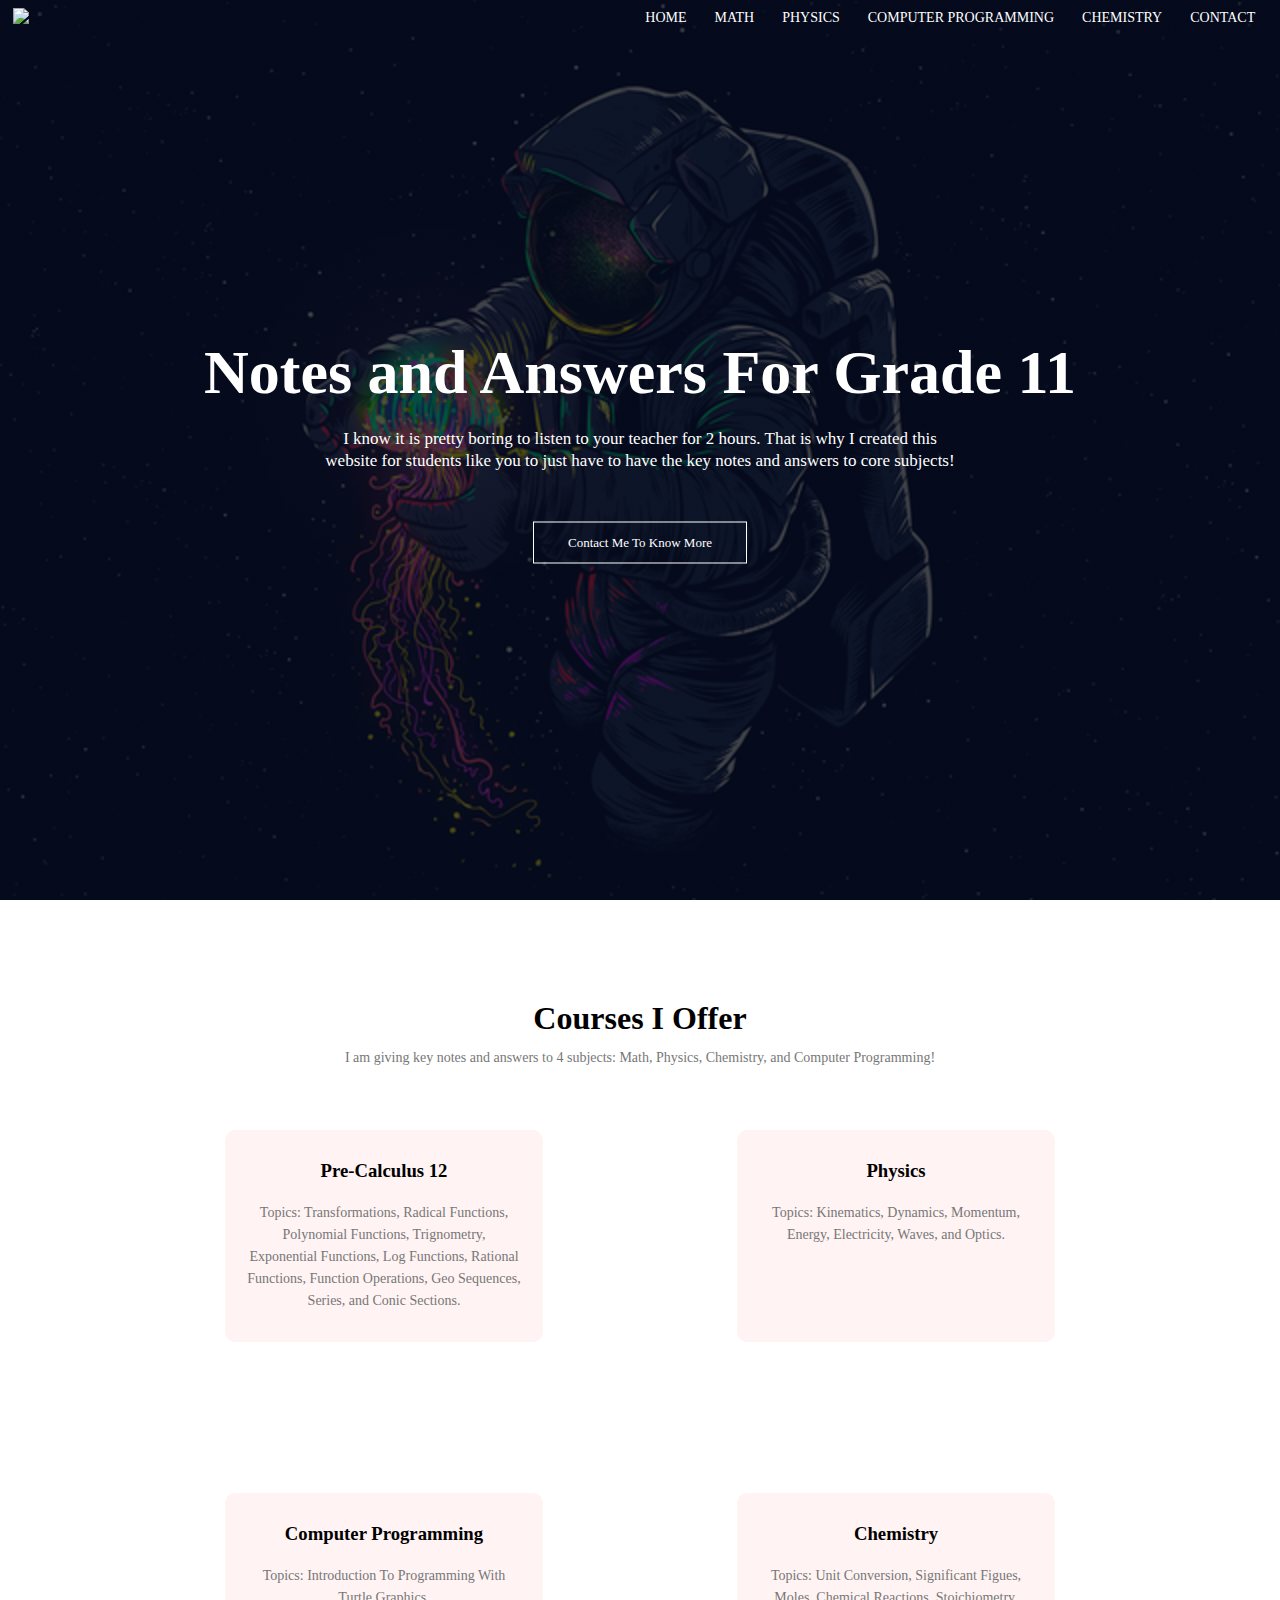
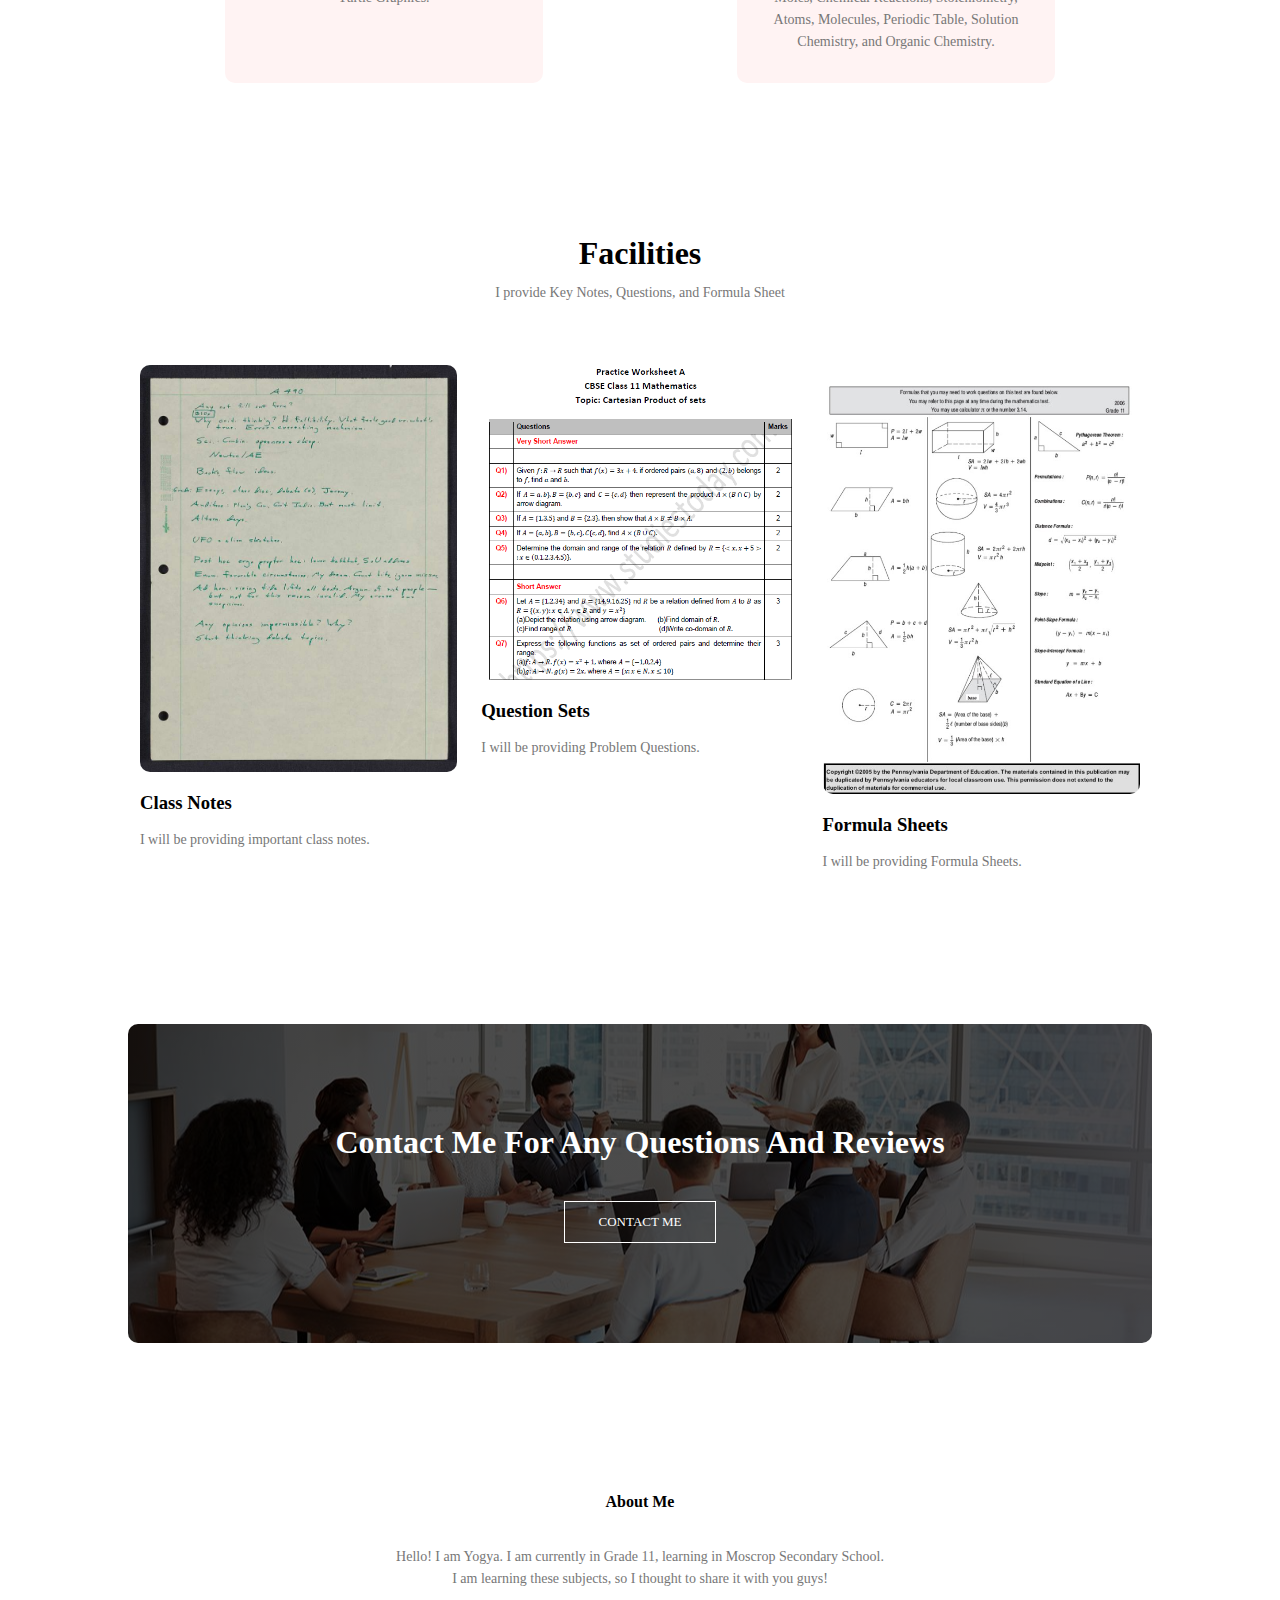
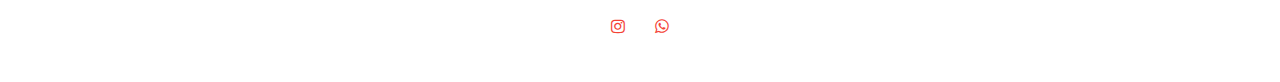
==== index.html @ 756218e4 "Add files via upload" ====
<!DOCTYPE html>
<html>
<head>
    <meta name="viewport" content="with=device-width, initial-scale=1.0">

<!-- Title of the website -->
    <title>Online Website</title>
     <link rel="stylesheet" href="style.css">
<link rel="stylesheet" href="https://stackpath.bootstrapcdn.com/font-awesome/4.7.0/css/font-awesome.min.css">
    </head>
<body>
<section class="header">
    <nav>

<!-- Adding the logo on the home page -->
        <a href="index.html"><img src="images/logo.png"></a> 

<!-- To add sections on the website to make it look more organized-->
        <div class="nav-links" id="navLinks">
           <i class="fa fa-times" onclick="hideMenu()"></i>
            <ul>
                <li><a href="">HOME</a></li>
                <li><a href="">MATH</a></li>
                <li><a href="">PHYSICS</a></li>
                <li><a href="">COMPUTER PROGRAMMING</a></li>
                <li><a href="">CHEMISTRY</a></li>
                <li><a href="">CONTACT</a></li>
            </ul>
        </div>
        <i class="fa fa-bars" onclick="showMenu()"></i>
    </nav>

<div class="text-box">
    <h1>Notes and Answers For Grade 11</h1>
    <p>I know it is pretty boring to listen to your teacher for 2 hours. That is why I created this <br> website for students like you to  just have to have the key notes and answers to core subjects!</p>
    <a href="contact.html" class="hero-btn">Contact Me To Know More</a>
</div>
</section>

<!--Course-->
<section class="course">
    <h1>Courses I Offer</h1>
    <p>I am giving key notes and answers to 4 subjects: Math, Physics, Chemistry, and Computer Programming!</p>
    
    <div class="row">
        <div class="course-col">
            <h3>Pre-Calculus 12</h3>
            <p>Topics: Transformations, Radical Functions, Polynomial Functions, Trignometry, Exponential Functions, Log Functions, Rational Functions, Function Operations, Geo Sequences, Series, and Conic Sections.</p>
        </div>
        <div class="course-col">
            <h3>Physics</h3>
            <p>Topics: Kinematics, Dynamics, Momentum, Energy, Electricity, Waves, and Optics.</p>
        </div>
    </div>
</section>

<section class="course">
    <div class="raw">
        <div class="course-col">
            <h3>Computer Programming</h3>
            <p>Topics: Introduction To Programming With Turtle Graphics.</p>
        </div>
        <div class="course-col">
            <h3>Chemistry</h3>
            <p>Topics: Unit Conversion, Significant Figues, Moles, Chemical Reactions, Stoichiometry, Atoms, Molecules, Periodic Table, Solution Chemistry, and Organic Chemistry.</p>
        </div>
    </div>
</section>

<!--Facilities-->
<section class="facilities">
    <h1>Facilities</h1>
    <p>I provide Key Notes, Questions, and Formula Sheet</p>
    
    <div class="row">
        <div class="facilities-col">
            <img src="images/notes.jpg">
            <h3>Class Notes</h3>
            <p>I will be providing important class notes.</p>
        </div>
        <div class="facilities-col">
            <img src="images/problem.png">
            <h3>Question Sets</h3>
            <p>I will be providing Problem Questions.</p>
        </div>
        <div class="facilities-col">
            <img src="images/formula.jpg">
            <h3>Formula Sheets</h3>
            <p>I will be providing Formula Sheets.</p>
        </div>
    </div>
</section>

<!--Call To Action-->
<section class="cta">
    <h1>Contact Me For Any Questions And Reviews</h1>
    <a href="contact.html" class="hero-btn">CONTACT ME</a>
</section>

    
    
<!--Footer-->
<section class="footer">
    <h4>About Me</h4>
    <p>Hello! I am Yogya. I am currently in Grade 11, learning in Moscrop Secondary School. <br> I am learning these subjects, so I thought to share it with you guys!</p>
    <div class="icons">
        <i class="fa fa-instagram"></i>
        <i class="fa fa-whatsapp"></i>
    </div>
</section>
<!--Java Script for Toggle Menu-->
<script>
    
    var navLinks = document.getElementById("navLinks");
    
    function showMenu(){
        navLinks.style.right = "0";
    }
    function hideMenu(){
        navLinks.style.right = "-200px";
    }

</script> 
</body>
</html>
---- style.css ----
*{
    margin: 0;
    padding: 0;
}
.header{
    min-height: 100vh;
    width:100%;

/*To make the background*/
    background-image: linear-gradient(rgba(4,9,30,0.7),rgba(4,9,30,0.7)),url(images/really.png);

    background-position: center;
    background-size: none;
    position: relative;
}
/*To Bring the sections to the right side*/
nav{
    display: flex;
    padding: 0% 1%;
    justify-content: space-between;
    align-items: center;
}
/*Fixing the width*/
nav img{
    width:150px;
}
.nav-links{
/*Occupy all the space in the row*/
    flex:1;
/*Text will be on the right side*/
    text-align:right;
}
.nav-links ul li{
/*No Bullet Points*/
    list-style: none;
/*Make it horizontal*/
    display: inline-block;
/*To add space*/
    padding: 8px 12px;
    position: relative;
}
.nav-links ul li a{
/*To make color white*/
    color: #fff;
/*NO text decoration*/
    text-decoration: none;
/*Changing the font size*/
    font-size: 14px;
}

/*Makes the red line under the sections*/
.nav-links ul li::after{
    content: '';
    width: 0%;
    height:2px;
    background: #f44336;
    display: block;
    margin: auto;
/*Transition time*/
    transition: 0.5s
}
/*Makes the hover effect*/
.nav-links ul li:hover::after{
    width:100%
}
.text-box{
    width: 90%;
    color: #fff;
    position: absolute;
    top:50%;
    left: 50%;
    transform: translate(-50%,-50%);
    text-align: center;
}
.text-box h1{
    font-size: 62px;
}
.text-box p{
    margin: 10px 0 40px;
    font-size: 17px;
    color: #fff;
}
/*Makes the button on home page*/
.hero-btn{
    display: inline-block;
    text-decoration: none;
    color: #fff;
    border: 1px solid #fff;
    padding: 12px 34px;
    font-size: 13px;
    background: transparent;
    position: relative;
    cursor: pointer;
}
/*The "x" mark will be hidden for laptops*/
nav .fa{
    display: none;
}

/*Makes the hover effect*/
.hero-btn:hover{
    border: 1px solid #f44336;
    background: #f44336;
    transition: 1s;
}

@media(max-width: 700px){
    .text-box h1{
        font-size: 20px;
    }
    .nav-links ul li{
        display: block;
    }
/*To Make the red column*/
    .nav-links{
        position: absolute;
        background: #f44336;
        height: 100vh;
        width: 200px;
        top: 0;
        right: -200px;
        text-align: left;
        z-index: 2;
        transition= 1s;
        
    }
/*"x" mark will be seen on phones*/
    nav .fa{
        display:block;
        color: #fff;
        margin: 10px;
        font-size: 22px;
        cursor: pointer;
    }
/*For spacing in the red column*/
    .nav-links ul{
        padding: 30px;
    }
    .text-box p{
    margin: 10px 0 40px;
    font-size: 12px;
    color: #fff;
    }
    <p>I know it is pretty boring to listen to your teacher for 2 hours. That is why I created this website for students like you to just have to have <br> the key notes and answers to problem sets!</p>
}
/*Course*/
.course{
    width: 80%;
    margin: auto;
    text-align: center;
    padding-top: 100px;
}
h1{
    font-size: 36ox;
    font-weight: 600;
}

p{
    color: #777;
    font-size: 14px;
    font-weight: 300;
    line-height: 22px;
    padding: 10px
}

.row{
    margin-top: 5%;
    display: inline-flex;
    justify-content: space-around;
}

.course-col{
    flex-basis: 31%;
    background: #fff3f3;
    border-radius: 10px;
    margin-bottom: 5%;
    padding: 20px 12px;
    box-sizing: border-box;
    transition: 0.5s;
}

.raw{
    display: inline-flex;
    justify-content: space-around;
}
h3{
    text-align: center;
    font-weight: 600;
    margin: 10px 0;
}
.course-col:hover{
    box-shadow: 0 0 20px 0px rgba(0,0,0,0.2);
}
@media(max-width: 700px){
    .row{
        flex-direction: column;
    }
    .raw{
        flex-direction: column;
    }
}

/*Facilities*/

.facilities{
    width: 80%;
    margin: auto;
    text-align: center;
    padding-top: 100px;
}
.facilities-col{
    flex-basis: 31%;
    border-radius: 10px;
    margin-bottom: 5%;
    text-align: left;
}
.facilities-col img{
    width: 100%;
    border-radius: 10px;
}

.facilities-col p{
    padding: 0;
}
.facilities-col h3{
    margin-top: 16px;
    margin-bottom: 15px;
    text-align: left;
}


/*Call To Action*/

.cta{
    margin: 100px auto;
    width: 80%;
    background-image: linear-gradient(rgba(0,0,0,0.7),rgba(0,0,0,0.7)),url(images/banner.jpg);
    background-position: center;
    background-size: cover;
    border-radius: 10px;
    text-align: center;
    padding: 100px 0;
    
}
.cta h1{
    color: #fff;
    margin-bottom: 40px;
    padding: 0;
}

@media(max-width: 700px){
    .cta h1{
        font-size: 24px;
    }
}

/*Footer*/
.footer{
    width: 100%;
    text-align: center;
    padding: 30px 0;
}

.footer h4{
    margin-bottom: 25px;
    margin-top: 20px;
    font-weight: 600;
}
.icons .fa{
    color: #f44336;
    margin: 0 13px;
    cursor: pointer;
    padding: 18px 0;
}
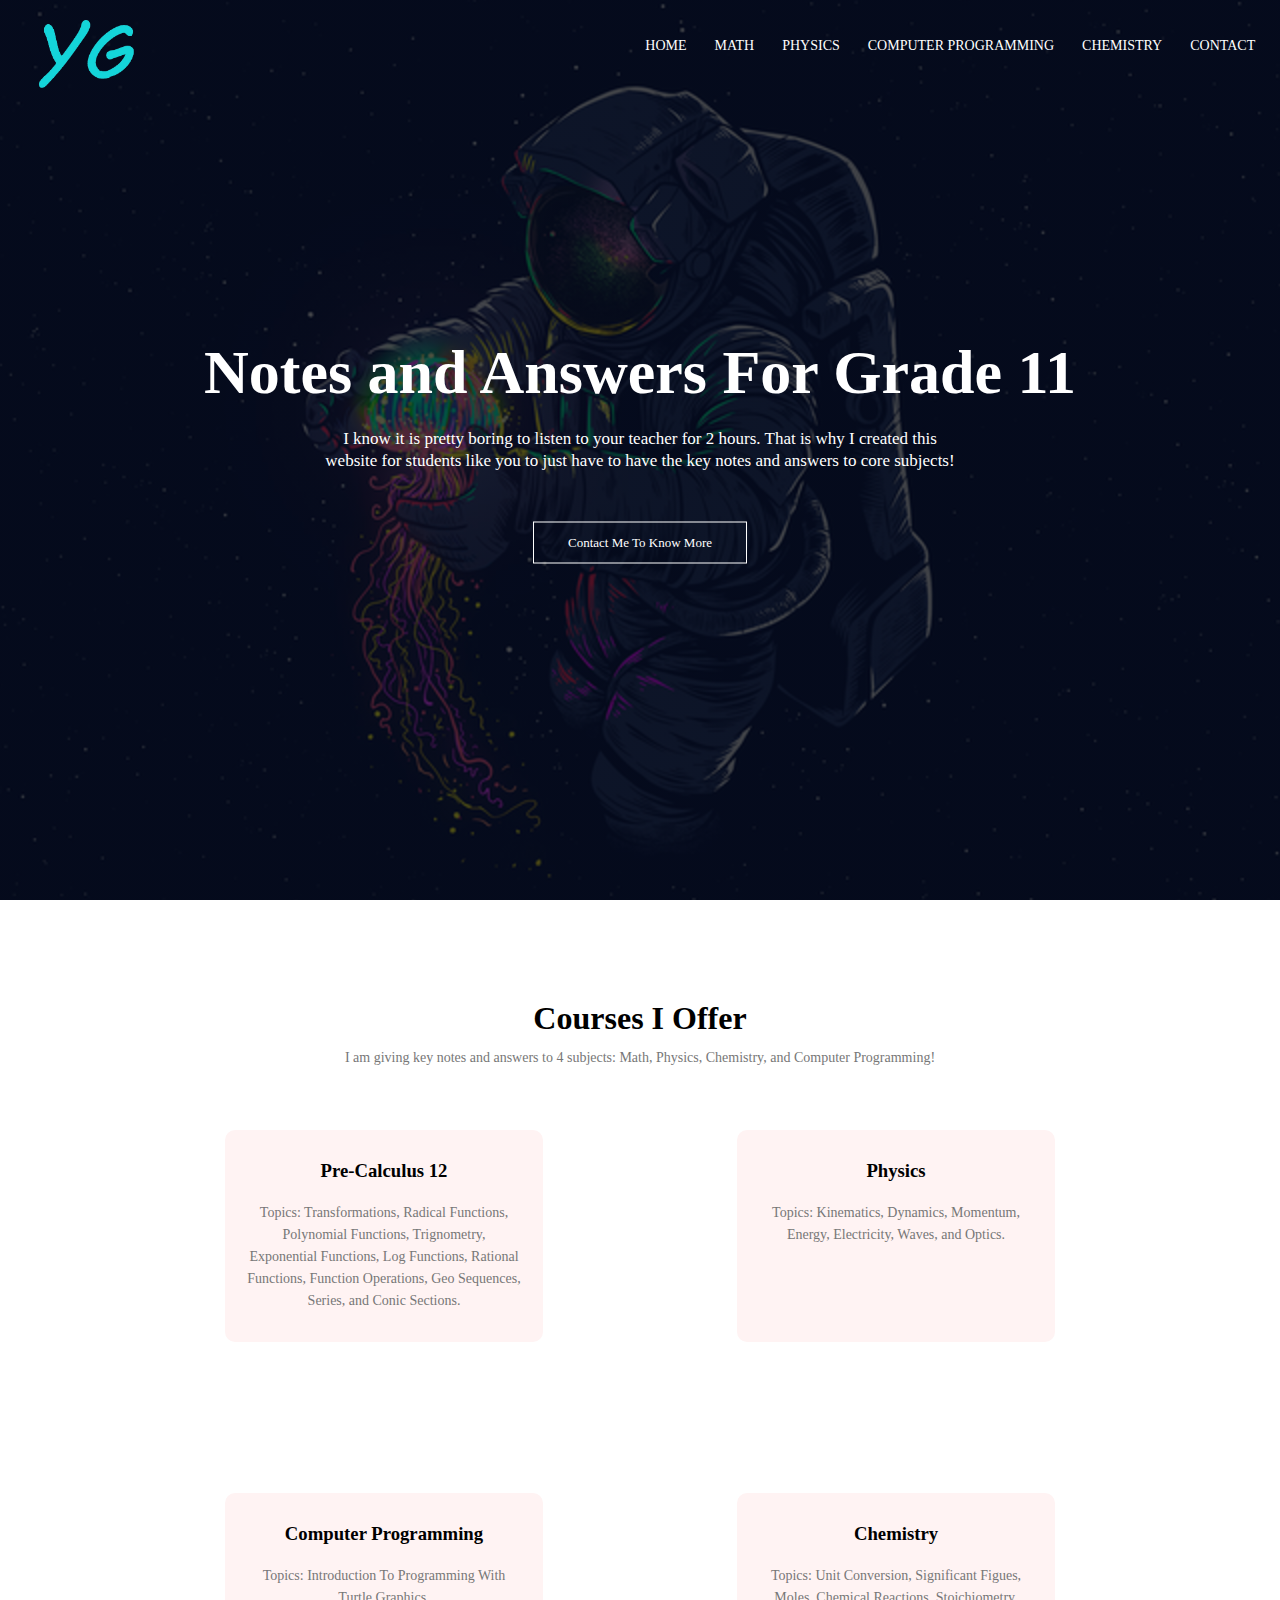
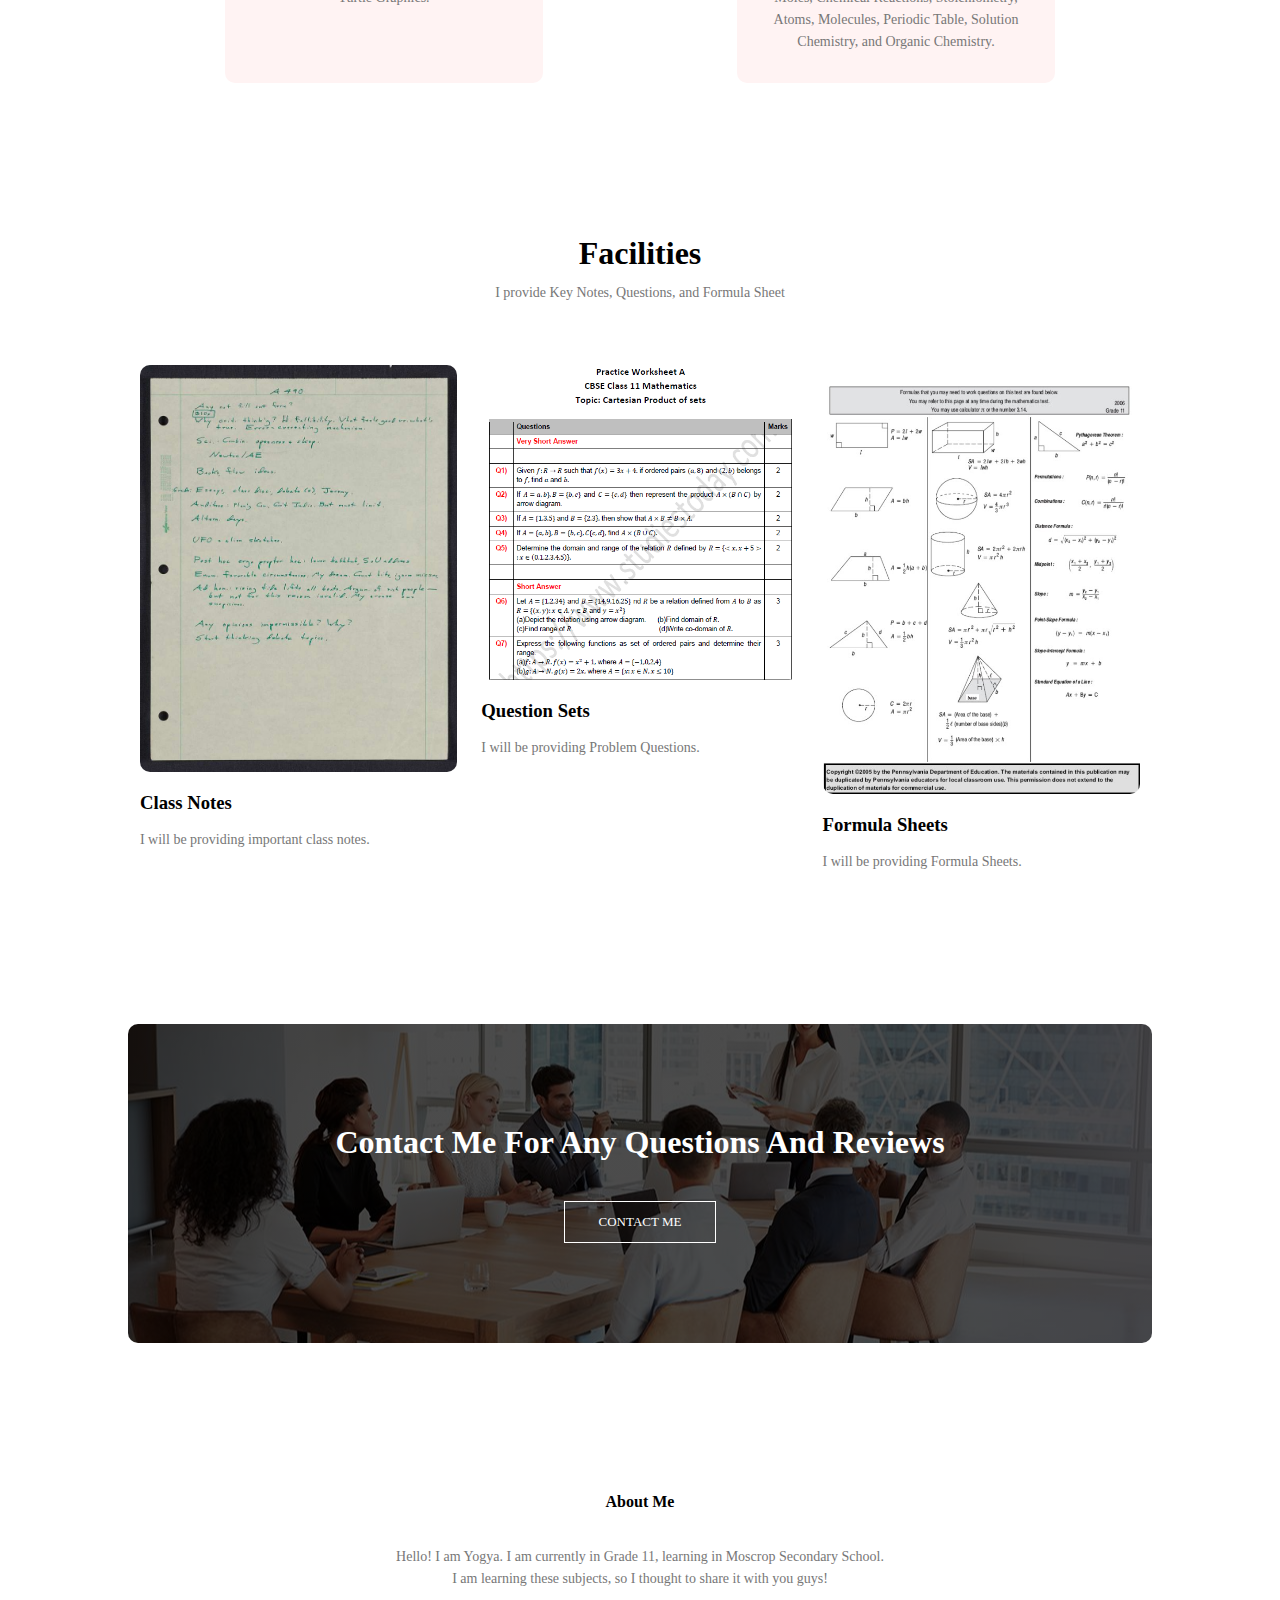
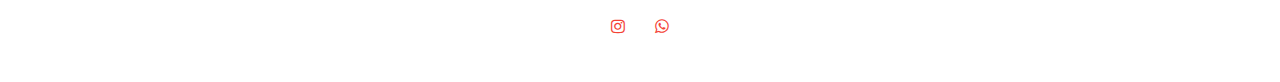
==== commit cfed09a5: "Add files via upload" ====
--- a/index.html
+++ b/index.html
@@ -4,8 +4,9 @@
     <meta name="viewport" content="with=device-width, initial-scale=1.0">
 
 <!-- Title of the website -->
-    <title>Online Website</title>
+    <title>Notes and Answers For Grade 11</title>
      <link rel="stylesheet" href="style.css">
+    <link rel="icon" href="images/logo.png" type="image/png">
 <link rel="stylesheet" href="https://stackpath.bootstrapcdn.com/font-awesome/4.7.0/css/font-awesome.min.css">
     </head>
 <body>
@@ -13,8 +14,9 @@
     <nav>
 
 <!-- Adding the logo on the home page -->
+        <div class="logoo">
         <a href="index.html"><img src="images/logo.png"></a> 
-
+        </div>
 <!-- To add sections on the website to make it look more organized-->
         <div class="nav-links" id="navLinks">
            <i class="fa fa-times" onclick="hideMenu()"></i>
@@ -24,7 +26,7 @@
                 <li><a href="">PHYSICS</a></li>
                 <li><a href="">COMPUTER PROGRAMMING</a></li>
                 <li><a href="">CHEMISTRY</a></li>
-                <li><a href="">CONTACT</a></li>
+                <li><a href="contact.html">CONTACT</a></li>
             </ul>
         </div>
         <i class="fa fa-bars" onclick="showMenu()"></i>
--- a/style.css
+++ b/style.css
@@ -12,6 +12,10 @@
     background-position: center;
     background-size: none;
     position: relative;
+}
+
+.logoo{
+    margin-top: 20px;
 }
 /*To Bring the sections to the right side*/
 nav{
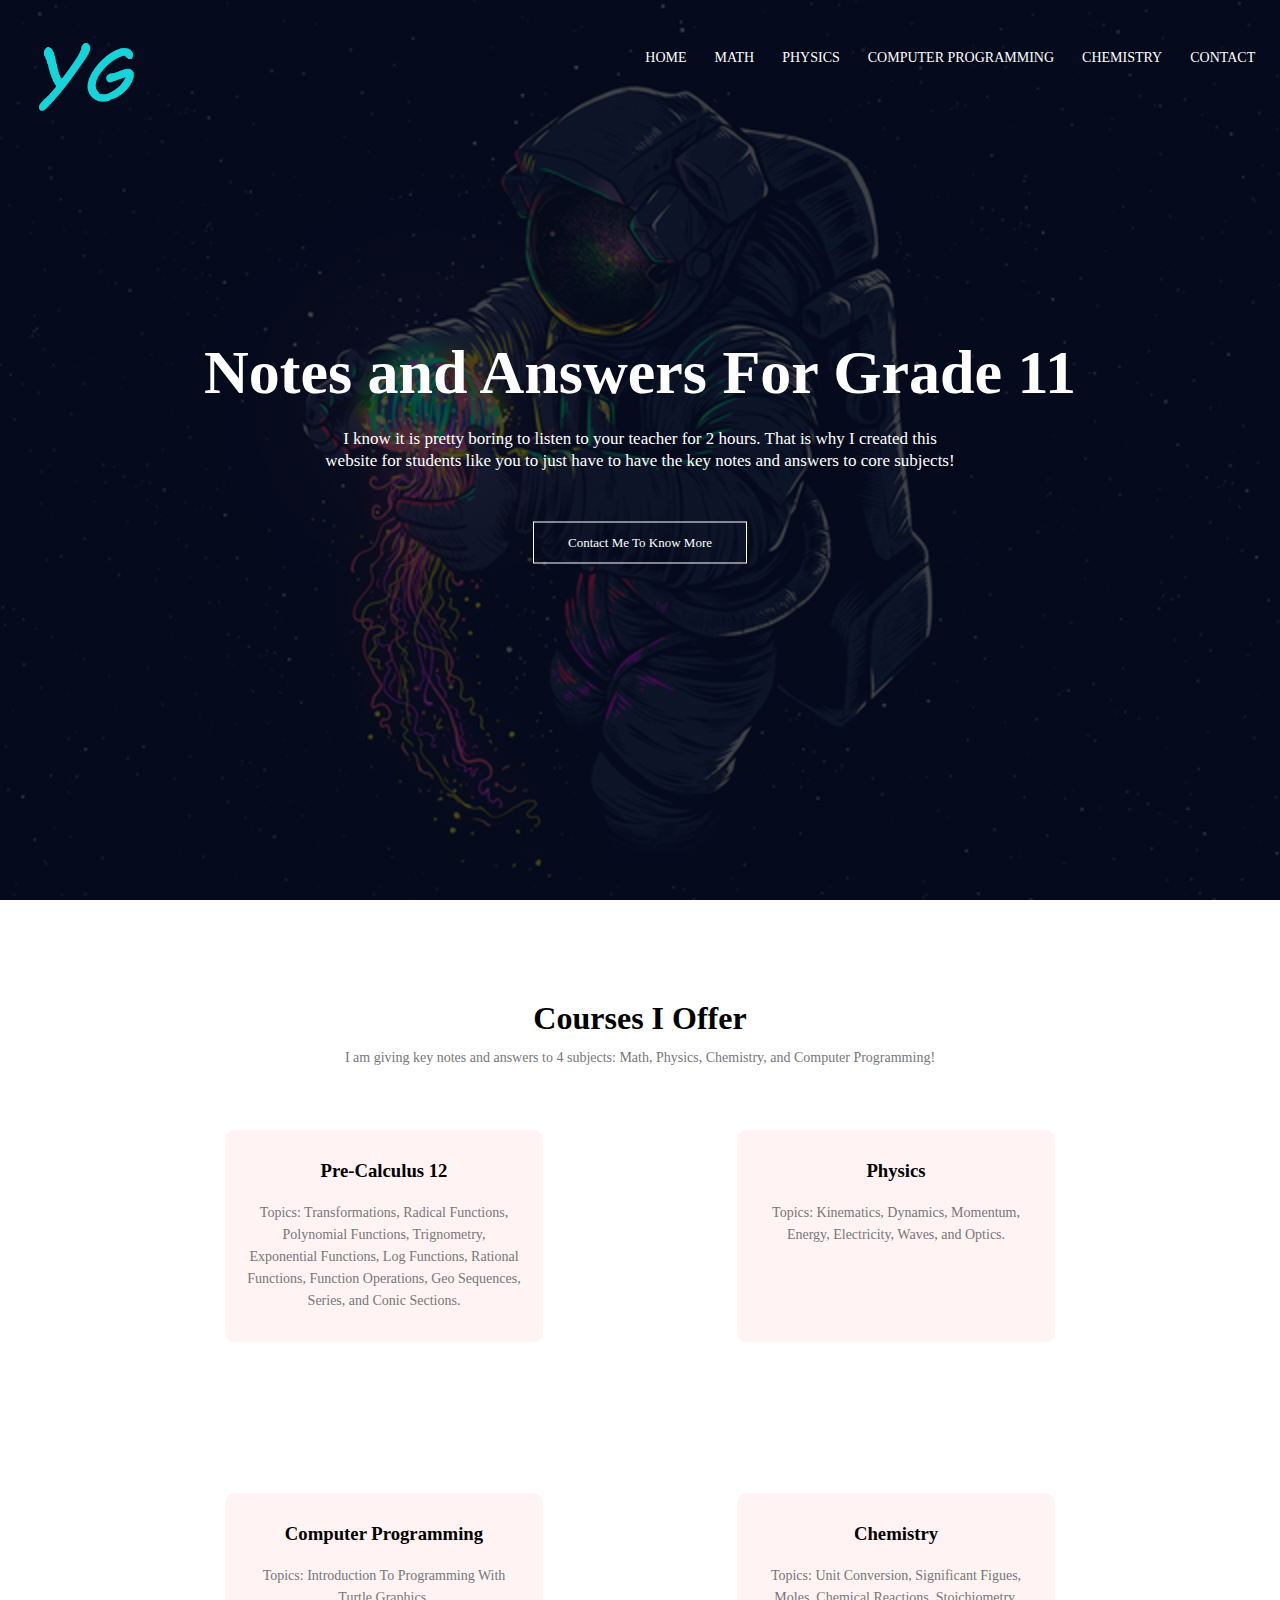
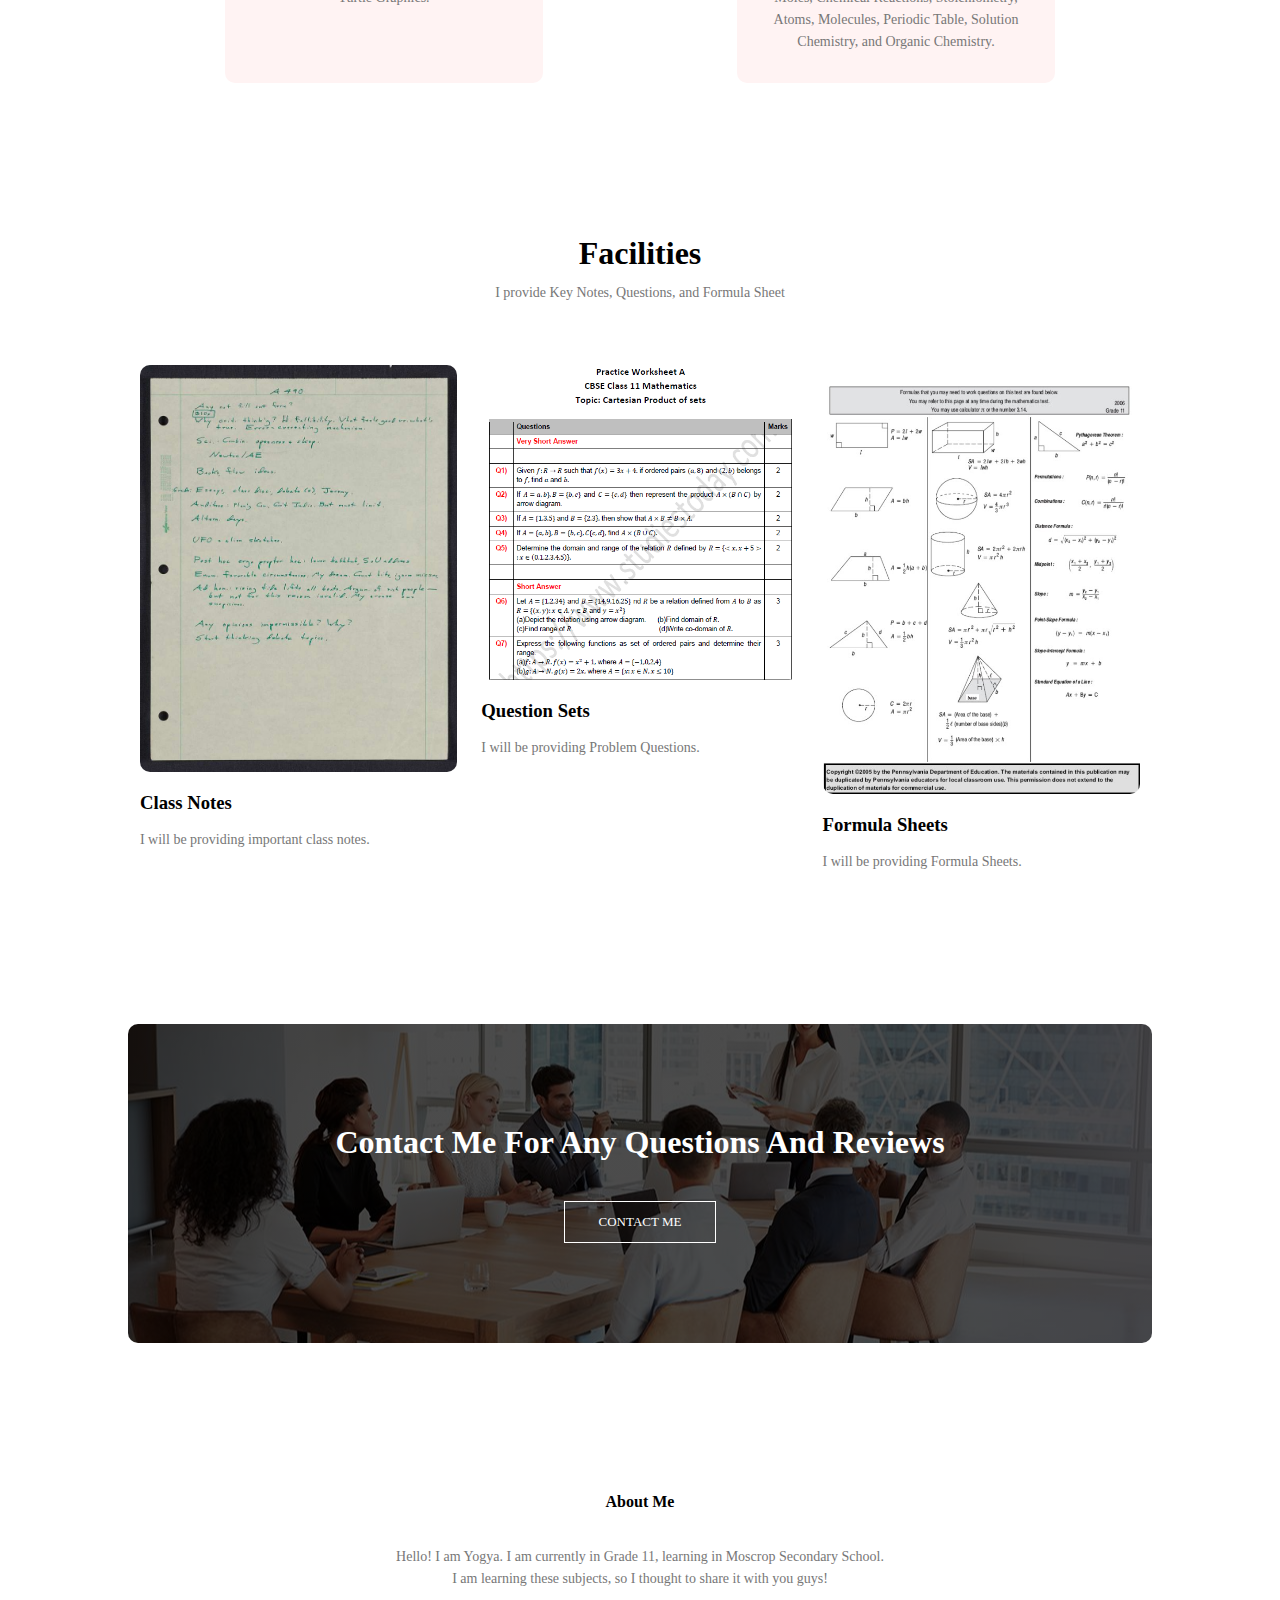
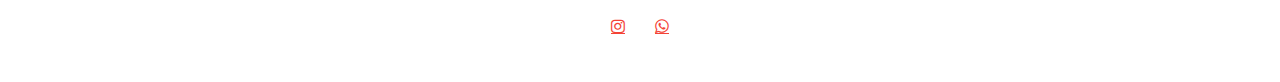
==== commit df610a93: "Add files via upload" ====
--- a/index.html
+++ b/index.html
@@ -1,7 +1,7 @@
 <!DOCTYPE html>
 <html>
 <head>
-    <meta name="viewport" content="with=device-width, initial-scale=1.0">
+    <meta name="viewport" content="width=device-width, initial-scale=1.0">
 
 <!-- Title of the website -->
     <title>Notes and Answers For Grade 11</title>
@@ -106,8 +106,8 @@
     <h4>About Me</h4>
     <p>Hello! I am Yogya. I am currently in Grade 11, learning in Moscrop Secondary School. <br> I am learning these subjects, so I thought to share it with you guys!</p>
     <div class="icons">
-        <i class="fa fa-instagram"></i>
-        <i class="fa fa-whatsapp"></i>
+        <i><a href="https://www.instagram.com/yogyag_27/" class="fa fa-instagram"></a></i>
+        <a href="https://web.whatsapp.com/" class="fa fa-whatsapp"></a>
     </div>
 </section>
 <!--Java Script for Toggle Menu-->
--- a/style.css
+++ b/style.css
@@ -14,9 +14,23 @@
     position: relative;
 }
 
-.logoo{
-    margin-top: 20px;
-}
+.logoo img{
+    margin-top: 43px;
+}
+@media(max-width: 700px){
+    .logoo img{
+        height: 25%;
+        width: 25%;
+    }
+}
+/*
+@media(max-width: 700px){
+    .fa fa-bars{
+        height: 10px;
+        width: 80px;
+    }
+}
+*/
 /*To Bring the sections to the right side*/
 nav{
     display: flex;
